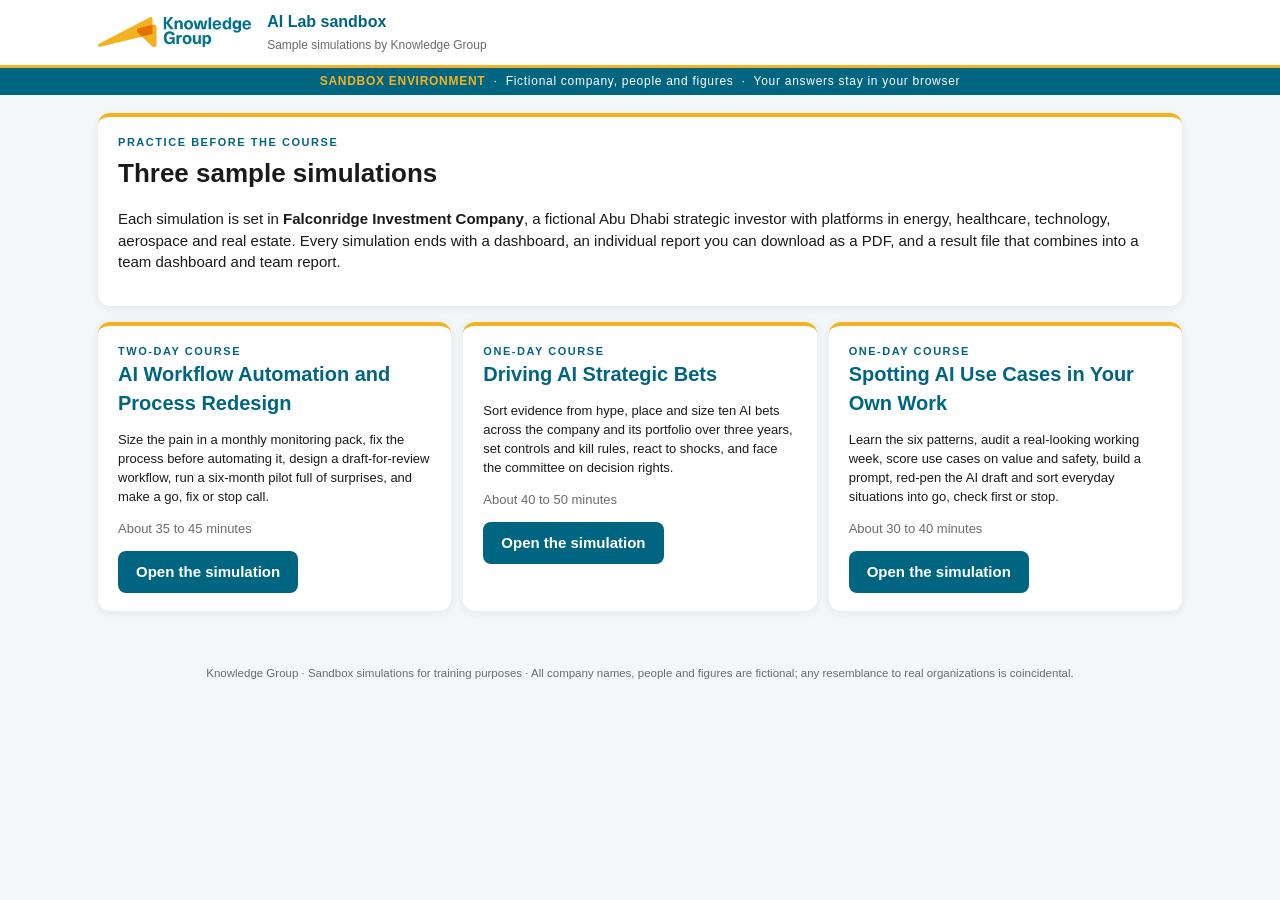
==== index.html @ 3d5e36cb "Add AI Lab sandbox simulations" ====
<!doctype html>
<html lang="en"><head><meta charset="utf-8"><meta name="viewport" content="width=device-width,initial-scale=1"><meta name="robots" content="noindex,nofollow">
<title>AI Lab sandbox: sample simulations | Knowledge Group</title><link rel="icon" href="assets/kg-logo.jpg"><link rel="stylesheet" href="assets/engine.css"></head>
<body>
<div class="top"><div class="in"><img src="assets/kg-logo.jpg" alt="Knowledge Group"><div class="t"><b>AI Lab sandbox</b><span>Sample simulations by Knowledge Group</span></div></div></div>
<div class="sandbox"><b>SANDBOX ENVIRONMENT</b> &nbsp;&middot;&nbsp; Fictional company, people and figures &nbsp;&middot;&nbsp; Your answers stay in your browser</div>
<div class="wrap">
<div class="card"><div class="kicker">Practice before the course</div><h1>Three sample simulations</h1>
<p>Each simulation is set in <b>Falconridge Investment Company</b>, a fictional Abu Dhabi strategic investor with platforms in energy, healthcare, technology, aerospace and real estate. Every simulation ends with a dashboard, an individual report you can download as a PDF, and a result file that combines into a team dashboard and team report.</p></div>
<div class="grid3">
<div class="card"><div class="kicker">Two-day course</div><h2>AI Workflow Automation and Process Redesign</h2><p class="small">Size the pain in a monthly monitoring pack, fix the process before automating it, design a draft-for-review workflow, run a six-month pilot full of surprises, and make a go, fix or stop call.</p><p class="small muted">About 35 to 45 minutes</p><a class="btn" href="workflow-redesign/">Open the simulation</a></div>
<div class="card"><div class="kicker">One-day course</div><h2>Driving AI Strategic Bets</h2><p class="small">Sort evidence from hype, place and size ten AI bets across the company and its portfolio over three years, set controls and kill rules, react to shocks, and face the committee on decision rights.</p><p class="small muted">About 40 to 50 minutes</p><a class="btn" href="ai-strategic-bets/">Open the simulation</a></div>
<div class="card"><div class="kicker">One-day course</div><h2>Spotting AI Use Cases in Your Own Work</h2><p class="small">Learn the six patterns, audit a real-looking working week, score use cases on value and safety, build a prompt, red-pen the AI draft and sort everyday situations into go, check first or stop.</p><p class="small muted">About 30 to 40 minutes</p><a class="btn" href="ai-use-cases/">Open the simulation</a></div>
</div></div>
<div class="foot">Knowledge Group &middot; Sandbox simulations for training purposes &middot; All company names, people and figures are fictional; any resemblance to real organizations is coincidental.</div>
</body></html>
---- assets/engine.css ----
:root{--teal:#006580;--teal2:#0B7E9C;--tint:#E3EFF3;--gold:#F4B223;--gold2:#FFF6DE;--orange:#E67425;--ink:#1A1A1A;--grey:#6B6B6B;--line:#D3DDE1;--bg:#F4F7F8;--red:#C0392B;--green:#2E8B57}*{box-sizing:border-box}html,body{margin:0;padding:0;background:var(--bg);color:var(--ink);font-family:Arial,Helvetica,sans-serif;font-size:15px;line-height:1.45}a{color:var(--teal)}.top{background:#fff;border-bottom:3px solid var(--gold);position:sticky;top:0;z-index:10}.top .in{max-width:1120px;margin:0 auto;padding:10px 18px;display:flex;align-items:center;gap:16px;flex-wrap:wrap}.top img{height:30px;display:block}.top .t{flex:1;min-width:220px}.top .t b{display:block;font-size:16px;color:var(--teal)}.top .t span{font-size:12px;color:var(--grey)}.sandbox{background:var(--teal);color:#fff;font-size:12px;letter-spacing:.06em;text-align:center;padding:5px 10px}.sandbox b{color:var(--gold)}.wrap{max-width:1120px;margin:0 auto;padding:18px}.prog{display:flex;gap:6px;margin:4px 0 16px;flex-wrap:wrap}.prog div{flex:1;min-width:70px;font-size:11px;color:var(--grey);border-top:5px solid var(--line);padding-top:4px}.prog div.on{border-color:var(--teal);color:var(--teal);font-weight:bold}.prog div.done{border-color:var(--gold);color:var(--ink)}.card{background:#fff;border-radius:12px;box-shadow:0 2px 10px rgba(0,40,60,.08);padding:18px 20px;margin:0 0 16px;border-top:4px solid var(--gold)}.card.plain{border-top:none}h1{font-size:26px;margin:4px 0 6px;color:var(--ink)}h2{font-size:20px;margin:0 0 8px;color:var(--teal)}h3{font-size:16px;margin:14px 0 6px;color:var(--ink)}.kicker{font-size:11px;letter-spacing:.14em;color:var(--teal);font-weight:bold;text-transform:uppercase}.muted{color:var(--grey)}.small{font-size:13px}.brief{background:var(--gold2);border-left:6px solid var(--gold);padding:12px 16px;border-radius:6px;margin:10px 0}.grid2{display:grid;grid-template-columns:1fr 1fr;gap:16px}.grid3{display:grid;grid-template-columns:repeat(3,1fr);gap:12px}.grid4{display:grid;grid-template-columns:repeat(4,1fr);gap:12px}@media(max-width:820px){.grid2,.grid3,.grid4{grid-template-columns:1fr}.top img{height:24px}h1{font-size:22px}}label.f{display:block;font-size:13px;font-weight:bold;margin:10px 0 4px}input[type=text],select,textarea{width:100%;padding:9px 10px;border:1px solid var(--line);border-radius:8px;font:inherit;background:#fff}textarea{min-height:70px}.btn{display:inline-block;border:none;border-radius:8px;padding:10px 18px;font:inherit;font-weight:bold;cursor:pointer;background:var(--teal);color:#fff;text-decoration:none}.btn:hover{filter:brightness(1.1)}.btn.gold{background:var(--gold);color:var(--ink)}.btn.ghost{background:#fff;color:var(--teal);border:2px solid var(--teal)}.btn:disabled{opacity:.45;cursor:not-allowed}.nav{display:flex;justify-content:space-between;align-items:center;gap:10px;margin:8px 0 30px;flex-wrap:wrap}.nav .msg{color:var(--orange);font-size:13px;flex:1;text-align:center}table.t{width:100%;border-collapse:collapse;font-size:13px}table.t th{background:var(--teal);color:#fff;text-align:left;padding:7px 8px;font-weight:bold}table.t td{border-bottom:1px solid var(--line);padding:7px 8px;vertical-align:top}table.t tr:nth-child(even) td{background:#F8FAFB}.tw{overflow-x:auto}.opts{display:flex;flex-wrap:wrap;gap:6px}.opt{border:2px solid var(--line);background:#fff;border-radius:20px;padding:5px 11px;font-size:12.5px;cursor:pointer;user-select:none}.opt:hover{border-color:var(--teal2)}.opt.sel{background:var(--teal);border-color:var(--teal);color:#fff}.opt.good{background:var(--green);border-color:var(--green);color:#fff}.opt.bad{background:var(--red);border-color:var(--red);color:#fff}.chip{display:inline-block;background:var(--tint);color:var(--teal);border-radius:10px;padding:2px 8px;font-size:11.5px;font-weight:bold;margin:1px 2px}.chip.g{background:var(--gold2);color:#7a5a00}.chip.r{background:#FBE3E0;color:var(--red)}.chip.ok{background:#E2F3EA;color:var(--green)}.kpis{display:grid;grid-template-columns:repeat(auto-fit,minmax(150px,1fr));gap:10px;margin:8px 0}.kpi{background:#fff;border-radius:10px;padding:12px;border-left:5px solid var(--teal);box-shadow:0 1px 6px rgba(0,40,60,.07)}.kpi .v{font-size:24px;font-weight:bold;color:var(--teal)}.kpi .l{font-size:12px;color:var(--grey)}.kpi.warn{border-left-color:var(--orange)}.kpi.warn .v{color:var(--orange)}.kpi.gold{border-left-color:var(--gold)}.score{display:flex;align-items:center;gap:18px;flex-wrap:wrap}.score .big{font-size:54px;font-weight:bold;color:var(--teal);line-height:1}.score .grade{background:var(--gold);color:var(--ink);font-weight:bold;border-radius:8px;padding:6px 12px}.tabs{display:flex;gap:4px;border-bottom:2px solid var(--line);margin-bottom:14px;flex-wrap:wrap}.tabs button{background:none;border:none;padding:10px 14px;font:inherit;font-weight:bold;color:var(--grey);cursor:pointer;border-bottom:4px solid transparent;margin-bottom:-2px}.tabs button.on{color:var(--teal);border-color:var(--gold)}.dl{display:flex;gap:8px;flex-wrap:wrap;margin:10px 0}svg text{font-family:Arial,Helvetica,sans-serif}.event{border-left:5px solid var(--teal);background:#fff;border-radius:8px;padding:10px 12px;margin:8px 0;box-shadow:0 1px 5px rgba(0,40,60,.07)}.event.bad{border-left-color:var(--red)}.event.ok{border-left-color:var(--green)}.event.warn{border-left-color:var(--orange)}.bet{border:1px solid var(--line);border-radius:10px;padding:12px;background:#fff;margin:0 0 10px}.bet .hd{display:flex;justify-content:space-between;gap:10px;flex-wrap:wrap}.bar{height:10px;background:var(--line);border-radius:6px;overflow:hidden}.bar i{display:block;height:100%;background:var(--teal)}.sent{padding:6px 8px;border-radius:6px;cursor:pointer;border:1px dashed transparent;margin:2px 0}.sent:hover{border-color:var(--teal2)}.sent.flag{background:#FFF0E6;border-color:var(--orange)}.foot{font-size:11.5px;color:var(--grey);text-align:center;padding:20px 10px 40px}input[type=range]{width:100%;accent-color:var(--teal)}.drop{border:2px dashed var(--teal2);border-radius:10px;padding:16px;text-align:center;background:#fff}
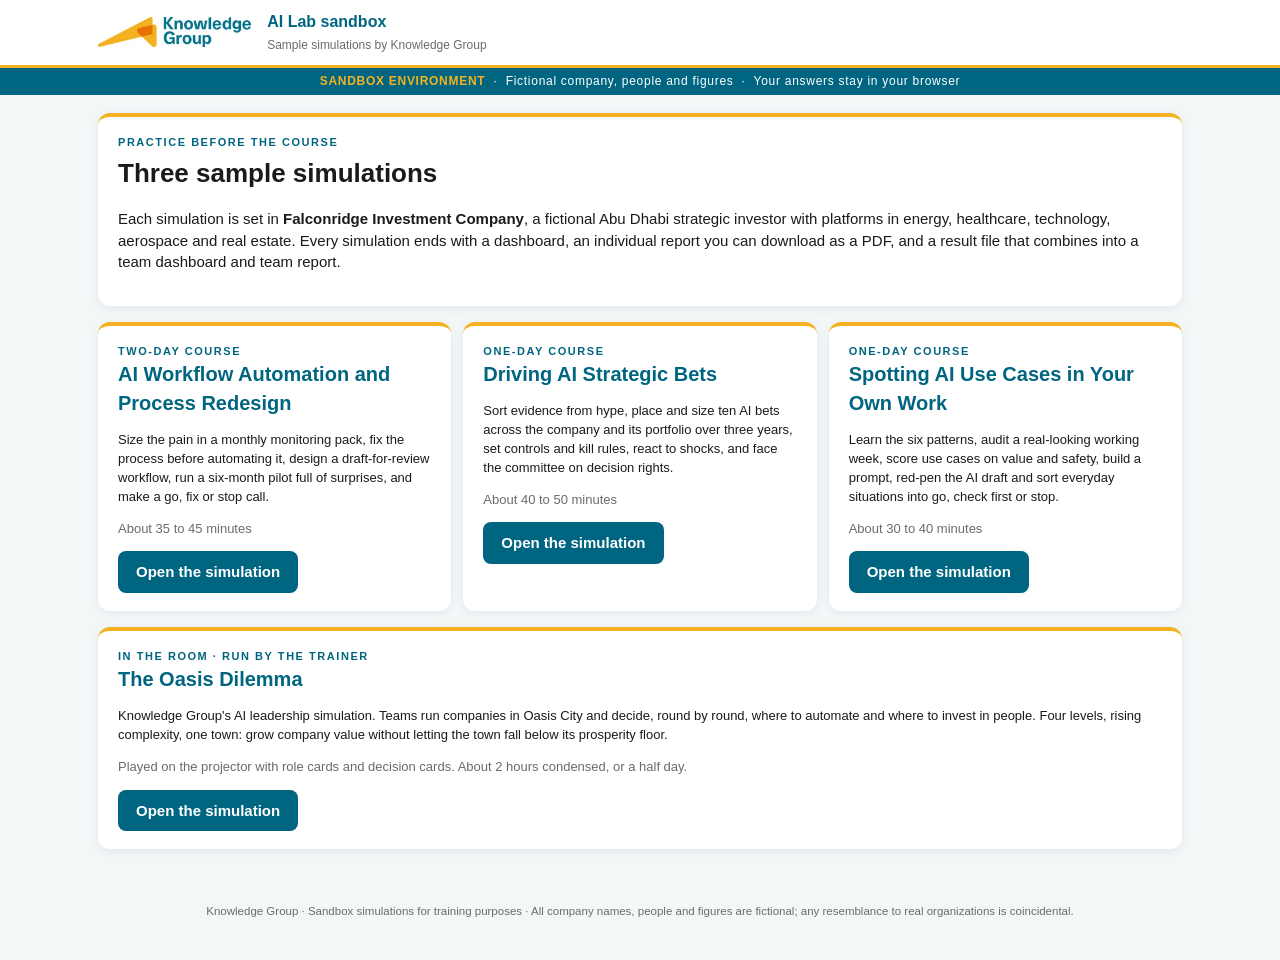
==== commit 90cbdbf3: "Add The Oasis Dilemma AI leadership simulation and link it from the sandbox home page" ====
--- a/index.html
+++ b/index.html
@@ -11,6 +11,8 @@
 <div class="card"><div class="kicker">Two-day course</div><h2>AI Workflow Automation and Process Redesign</h2><p class="small">Size the pain in a monthly monitoring pack, fix the process before automating it, design a draft-for-review workflow, run a six-month pilot full of surprises, and make a go, fix or stop call.</p><p class="small muted">About 35 to 45 minutes</p><a class="btn" href="workflow-redesign/">Open the simulation</a></div>
 <div class="card"><div class="kicker">One-day course</div><h2>Driving AI Strategic Bets</h2><p class="small">Sort evidence from hype, place and size ten AI bets across the company and its portfolio over three years, set controls and kill rules, react to shocks, and face the committee on decision rights.</p><p class="small muted">About 40 to 50 minutes</p><a class="btn" href="ai-strategic-bets/">Open the simulation</a></div>
 <div class="card"><div class="kicker">One-day course</div><h2>Spotting AI Use Cases in Your Own Work</h2><p class="small">Learn the six patterns, audit a real-looking working week, score use cases on value and safety, build a prompt, red-pen the AI draft and sort everyday situations into go, check first or stop.</p><p class="small muted">About 30 to 40 minutes</p><a class="btn" href="ai-use-cases/">Open the simulation</a></div>
-</div></div>
+</div>
+<div class="card"><div class="kicker">In the room  &middot;  Run by the trainer</div><h2>The Oasis Dilemma</h2><p class="small">Knowledge Group's AI leadership simulation. Teams run companies in Oasis City and decide, round by round, where to automate and where to invest in people. Four levels, rising complexity, one town: grow company value without letting the town fall below its prosperity floor.</p><p class="small muted">Played on the projector with role cards and decision cards. About 2 hours condensed, or a half day.</p><a class="btn" href="oasis-dilemma/">Open the simulation</a></div>
+</div>
 <div class="foot">Knowledge Group &middot; Sandbox simulations for training purposes &middot; All company names, people and figures are fictional; any resemblance to real organizations is coincidental.</div>
 </body></html>
